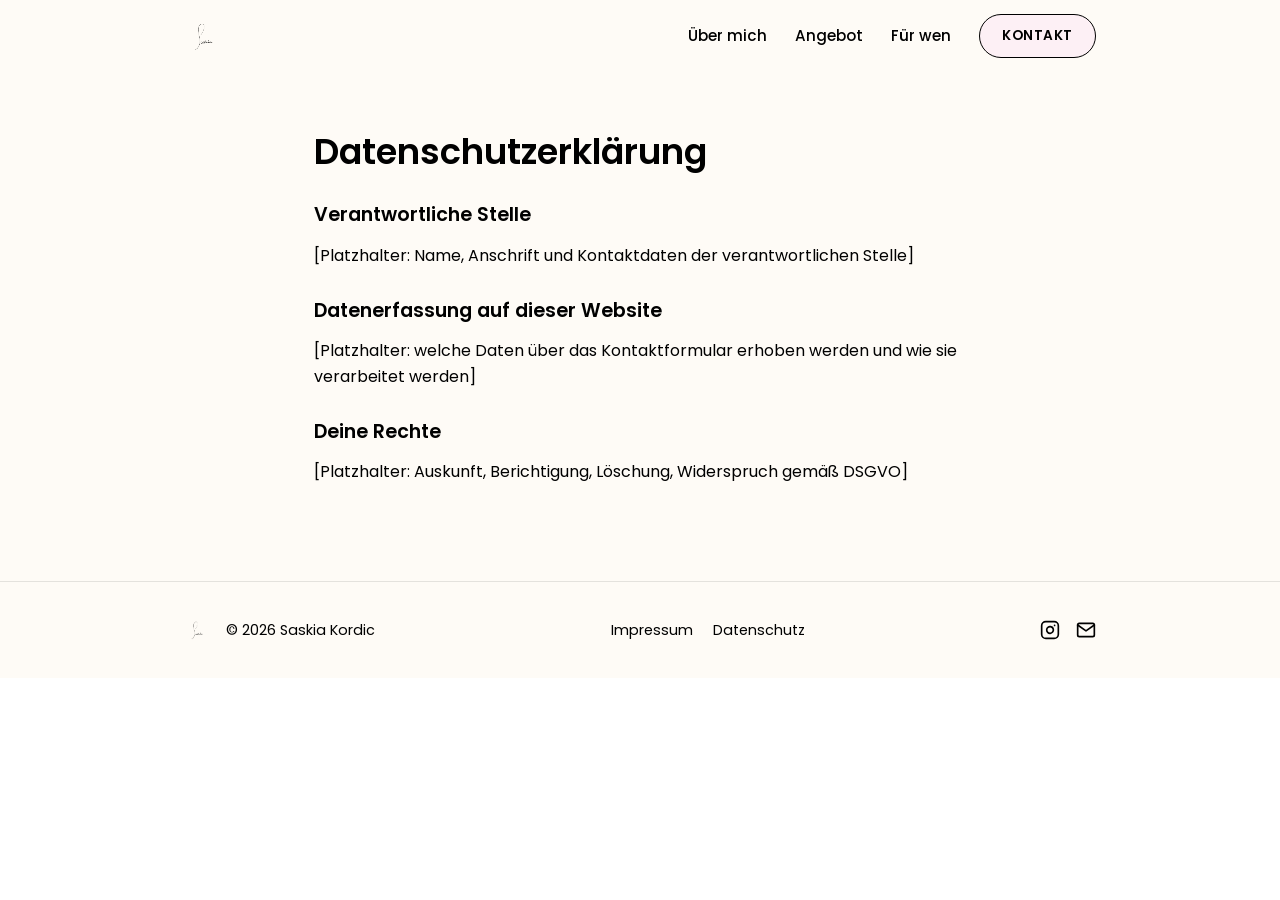
==== datenschutz.html @ cd5d9e8a "updates" ====
<!DOCTYPE html>
<html lang="de">
<head>
  <meta charset="UTF-8">
  <meta name="viewport" content="width=device-width, initial-scale=1.0">
  <title>Datenschutz, Saskia Kordic</title>
  <meta name="robots" content="noindex">
  <link rel="icon" href="assets/images/logo.png">
  <link rel="preconnect" href="https://fonts.googleapis.com">
  <link rel="preconnect" href="https://fonts.gstatic.com" crossorigin>
  <link href="https://fonts.googleapis.com/css2?family=Poppins:wght@400;500;600;700&display=swap" rel="stylesheet">
  <link rel="stylesheet" href="styles/style.css">
</head>
<body>

  <header class="site-header">
    <div class="wrap header-inner">
      <a href="index.html#top" class="logo-link">
        <img src="assets/images/logo.png" alt="Saskia Kordic" class="logo-img">
      </a>
      <div class="header-right">
        <nav class="site-nav">
          <a href="index.html#about">Über mich</a>
          <a href="index.html#offer">Angebot</a>
          <a href="index.html#target-audience">Für wen</a>
        </nav>
        <a href="index.html#contact" class="btn btn-nav">Kontakt</a>
      </div>
    </div>
  </header>

  <main>

    <section class="section legal-page">
      <div class="wrap legal-content">
        <h1>Datenschutzerklärung</h1>
        <!--
          PLACEHOLDER. This is legally required content under the GDPR/DSGVO
          and must be filled in with real, accurate information before this site
          goes live, e.g. what data the contact form actually collects and where
          it's sent once a form backend is connected. Claude cannot write binding
          legal text for you. A generator like e-recht24.de/muster-datenschutzerklaerung
          is a common way to produce a correct one, ideally reviewed by a lawyer.
        -->
        <h2>Verantwortliche Stelle</h2>
        <p>[Platzhalter: Name, Anschrift und Kontaktdaten der verantwortlichen Stelle]</p>

        <h2>Datenerfassung auf dieser Website</h2>
        <p>[Platzhalter: welche Daten über das Kontaktformular erhoben werden und wie sie verarbeitet werden]</p>

        <h2>Deine Rechte</h2>
        <p>[Platzhalter: Auskunft, Berichtigung, Löschung, Widerspruch gemäß DSGVO]</p>
      </div>
    </section>

  </main>

  <footer class="site-footer">
    <div class="wrap footer-inner">
      <div class="footer-brand">
        <img src="assets/images/logo.png" alt="Saskia Kordic" class="logo-img logo-img-small">
        <p>&copy; <span id="year"></span> Saskia Kordic</p>
      </div>

      <nav class="footer-legal">
        <a href="impressum.html">Impressum</a>
        <a href="datenschutz.html">Datenschutz</a>
      </nav>

      <!-- TODO: replace with Saskia's real Instagram URL and email address before launch. -->
      <div class="footer-social">
        <a href="https://instagram.com/" target="_blank" rel="noopener" aria-label="Instagram">
          <svg width="20" height="20" viewBox="0 0 24 24" fill="none" stroke="currentColor" stroke-width="2" stroke-linecap="round" stroke-linejoin="round"><rect x="2" y="2" width="20" height="20" rx="5"></rect><path d="M16 11.37A4 4 0 1 1 12.63 8 4 4 0 0 1 16 11.37z"></path><line x1="17.5" y1="6.5" x2="17.51" y2="6.5"></line></svg>
        </a>
        <a href="mailto:hallo@saskiakordic.de" aria-label="E-Mail">
          <svg width="20" height="20" viewBox="0 0 24 24" fill="none" stroke="currentColor" stroke-width="2" stroke-linecap="round" stroke-linejoin="round"><path d="M4 4h16c1.1 0 2 .9 2 2v12c0 1.1-.9 2-2 2H4c-1.1 0-2-.9-2-2V6c0-1.1.9-2 2-2z"></path><polyline points="22,6 12,13 2,6"></polyline></svg>
        </a>
      </div>
    </div>
  </footer>

  <script src="scripts/main.js"></script>

</body>
</html>
---- styles/style.css ----
:root {
  --porcelain: #FEFBF6;
  --blush: #FDF0F5;
  --rose: #F8C9DB;
  --black: #000000;
  --white: #FFFFFF;

  --font-heading: 'Poppins', sans-serif;
  --font-body: 'Poppins', sans-serif;
}

* {
  box-sizing: border-box;
}

html {
  scroll-behavior: smooth;
}

body {
  margin: 0;
  font-family: var(--font-body);
  font-weight: 400;
  color: var(--black);
  background: var(--white);
  line-height: 1.6;
}

h1, h2, h3 {
  font-family: var(--font-heading);
  font-weight: 600;
  line-height: 1.15;
  margin: 0 0 1rem;
}

p {
  margin: 0 0 1rem;
}

a {
  color: inherit;
}

.wrap {
  max-width: 960px;
  margin: 0 auto;
  padding: 0 24px;
}

/* Header */

.site-header {
  background: var(--porcelain);
  position: sticky;
  top: 0;
  z-index: 10;
}

.header-inner {
  display: flex;
  align-items: center;
  justify-content: space-between;
  gap: 24px;
  padding-top: 12px;
  padding-bottom: 12px;
}

.header-right {
  display: flex;
  align-items: center;
  gap: 28px;
}

.logo-img {
  height: 48px;
  width: auto;
  display: block;
}

.logo-img-small {
  height: 32px;
}

.site-nav {
  display: flex;
  gap: 28px;
}

.site-nav a {
  text-decoration: none;
  font-weight: 500;
  font-size: 0.95rem;
}

.site-nav a:hover {
  text-decoration: underline;
}

/* Buttons */

.btn {
  display: inline-block;
  padding: 14px 28px;
  border-radius: 999px;
  font-weight: 600;
  text-decoration: none;
  border: 1px solid var(--black);
  cursor: pointer;
  font-family: var(--font-body);
  font-size: 0.85rem;
  text-transform: uppercase;
  letter-spacing: 0.04em;
  background: var(--blush);
  color: var(--black);
}

.btn:hover {
  opacity: 0.75;
}

.btn-nav {
  padding: 10px 22px;
  flex-shrink: 0;
}

.btn-outline {
  background: transparent;
  color: var(--black);
  border: 1px solid var(--black);
}

.btn-outline:hover {
  background: var(--black);
  color: var(--white);
  opacity: 1;
}

/* Hero */

.hero {
  display: flex;
  min-height: 640px;
}

.hero-photo {
  flex: 1;
}

.hero-photo img {
  width: 100%;
  height: 100%;
  object-fit: cover;
  display: block;
}

.hero-content {
  flex: 1;
  background: var(--porcelain);
  display: flex;
  flex-direction: column;
  justify-content: center;
  padding: 64px;
}

.hero-content h1 {
  font-size: 2.6rem;
}

.hero-sub {
  font-size: 1.1rem;
  color: rgba(0, 0, 0, 0.72);
  margin-bottom: 32px;
}

.hero-content .btn {
  align-self: flex-start;
}

/* Marquee */

.marquee {
  background: var(--porcelain);
  color: var(--black);
  border-top: 1px solid var(--black);
  border-bottom: 1px solid var(--black);
  overflow: hidden;
  padding: 18px 0;
}

.marquee-track {
  display: flex;
  width: max-content;
  animation: marquee 22s linear infinite;
}

.marquee-track span {
  padding: 0 32px;
  font-weight: 600;
  text-transform: uppercase;
  letter-spacing: 0.06em;
  font-size: 1rem;
  white-space: nowrap;
}

@keyframes marquee {
  from {
    transform: translateX(0);
  }
  to {
    transform: translateX(-50%);
  }
}

.split-image img {
  width: 100%;
  border-radius: 28px;
  object-fit: cover;
  display: block;
  aspect-ratio: 1 / 1;
}

.split-image img.collage-image {
  aspect-ratio: auto;
  width: 100%;
  height: auto;
  border-radius: 0;
  object-fit: contain;
}

/* Sections */

.section {
  padding: 80px 0;
  background: var(--porcelain);
}

.section h2 {
  font-size: 2rem;
  text-align: center;
}

.section-intro {
  text-align: center;
  max-width: 600px;
  margin: 0 auto 40px;
  font-size: 1.05rem;
}

.section-light {
  background: var(--porcelain);
}

.section-lavender {
  background: var(--blush);
}

#about {
  padding-bottom: 0;
}

#about .split-section {
  align-items: flex-end;
}

#about .split-text {
  padding-bottom: 80px;
}

#about .split-image {
  flex: 1.3;
}

.split-section {
  display: flex;
  align-items: center;
  gap: 48px;
}

.split-text {
  flex: 1;
}

.split-text h2 {
  text-align: left;
}

.split-image {
  flex: 1;
  display: flex;
  justify-content: center;
}

.section-band {
  background: var(--porcelain);
  text-align: center;
  position: relative;
  overflow: hidden;
}

.section-band .wrap {
  position: relative;
}

.section-band h2 {
  margin-bottom: 20px;
}

.reasons-grid {
  display: grid;
  grid-template-columns: repeat(3, 1fr);
  gap: 32px;
  margin-top: 40px;
  text-align: left;
}

.reason {
  position: relative;
}

.reason-number {
  display: block;
  font-weight: 700;
  font-size: 5rem;
  line-height: 1;
  color: var(--rose);
  margin-bottom: -20px;
  position: relative;
  z-index: 0;
}

.reason h3 {
  position: relative;
  z-index: 1;
  font-size: 1.1rem;
  margin-bottom: 10px;
}

.reason p {
  font-size: 0.95rem;
  margin-bottom: 0;
}

.quote-mark {
  display: block;
  font-family: var(--font-heading);
  font-size: 6rem;
  line-height: 1;
  color: var(--black);
  opacity: 0.15;
  margin-bottom: -20px;
}

/* Testimonials */

.testimonial-section {
  background: var(--porcelain);
  color: var(--black);
  padding: 100px 0;
  text-align: center;
}

.testimonial-columns {
  display: flex;
  gap: 48px;
  max-width: 800px;
  margin: 40px auto 0;
}

.testimonial-item {
  flex: 1;
  margin: 0;
}

.stars {
  color: var(--rose);
  font-size: 1.1rem;
  letter-spacing: 2px;
  margin-bottom: 12px;
}

.testimonial-item p {
  font-size: 1.1rem;
  font-weight: 500;
  margin-bottom: 12px;
}

.testimonial-item footer {
  font-style: normal;
  color: rgba(0, 0, 0, 0.6);
  font-size: 0.9rem;
}

/* Offer */

.offer-section {
  background: var(--porcelain);
  padding: 80px 0;
}

.offer-section h2 {
  margin-bottom: 40px;
}

.offer-panels {
  display: flex;
}

.offer-photo {
  flex: 1;
}

.offer-photo img {
  width: 100%;
  height: 100%;
  object-fit: cover;
  display: block;
}

.offer-panel {
  flex: 1;
  color: var(--black);
  padding: 56px 48px;
  min-height: 480px;
  display: flex;
  flex-direction: column;
  align-items: center;
  justify-content: center;
  gap: 32px;
  text-align: center;
}

.offer-panel-a {
  background: var(--rose);
}

.offer-panel-b {
  background: var(--blush);
}

.offer-price {
  display: block;
  font-weight: 700;
  font-size: 0.9rem;
  text-transform: uppercase;
  letter-spacing: 0.05em;
  margin-bottom: 12px;
}

.offer-panel h3 {
  font-size: 1.6rem;
}

.offer-panel p {
  color: rgba(0, 0, 0, 0.7);
  margin-bottom: 0;
}

.offer-link {
  display: inline-block;
  color: var(--black);
  text-decoration: none;
  font-weight: 600;
  padding-bottom: 6px;
  border-bottom: 1px solid var(--black);
}

/* CTA */

.cta-section {
  display: flex;
  min-height: 560px;
}

.cta-photo {
  flex: 1;
}

.cta-photo img {
  width: 100%;
  height: 100%;
  object-fit: cover;
  display: block;
}

.cta-panel {
  flex: 1;
  background: var(--black);
  color: var(--white);
  display: flex;
  flex-direction: column;
  justify-content: center;
  padding: 64px;
}

.cta-panel h2 {
  color: var(--white);
  text-align: left;
  font-size: 2.2rem;
}

.cta-panel p {
  color: rgba(255, 255, 255, 0.8);
}

.cta-panel .btn {
  align-self: flex-start;
}

/* Contact */

.contact-section {
  background: var(--porcelain);
  color: var(--black);
  padding: 100px 0;
}

.contact-grid {
  display: flex;
  align-items: flex-start;
  gap: 56px;
}

.contact-text {
  flex: 1;
}

.contact-text h2 {
  text-align: left;
}

.contact-text p {
  color: rgba(0, 0, 0, 0.7);
}

.contact-form-v2 {
  flex: 1;
  display: flex;
  flex-direction: column;
  text-align: left;
}

.contact-form-v2 label {
  font-weight: 600;
  font-size: 0.85rem;
  text-transform: uppercase;
  letter-spacing: 0.03em;
  margin-top: 16px;
  margin-bottom: 6px;
}

.required-tag {
  font-weight: 400;
  text-transform: none;
  opacity: 0.7;
  font-size: 0.8rem;
}

.contact-form-v2 input,
.contact-form-v2 select,
.contact-form-v2 textarea {
  font-family: var(--font-body);
  font-size: 1rem;
  padding: 12px 14px;
  border-radius: 10px;
  border: 1px solid rgba(0, 0, 0, 0.2);
  background: var(--white);
  color: var(--black);
}

.contact-form-v2 button {
  margin-top: 24px;
  align-self: flex-start;
}

.form-note {
  font-size: 0.85rem;
  color: rgba(0, 0, 0, 0.6);
  margin-top: 12px;
  margin-bottom: 0;
}

/* Footer */

.site-footer {
  background: var(--porcelain);
  color: var(--black);
  border-top: 1px solid rgba(0, 0, 0, 0.1);
  padding: 32px 0;
}

.footer-inner {
  display: flex;
  align-items: center;
  justify-content: space-between;
  flex-wrap: wrap;
  gap: 16px;
}

.footer-brand {
  display: flex;
  align-items: center;
  gap: 16px;
}

.footer-brand p {
  margin: 0;
  font-size: 0.9rem;
}

.footer-legal {
  display: flex;
  gap: 20px;
}

.footer-legal a {
  text-decoration: none;
  font-size: 0.9rem;
}

.footer-legal a:hover {
  text-decoration: underline;
}

.footer-social {
  display: flex;
  gap: 16px;
}

.footer-social a {
  display: flex;
  color: var(--black);
}

/* Legal pages */

.legal-page {
  padding-top: 60px;
}

.legal-content {
  max-width: 700px;
}

.legal-content h1 {
  font-size: 2.2rem;
  margin-bottom: 32px;
}

.legal-content h2 {
  font-size: 1.2rem;
  text-align: left;
  margin-top: 32px;
}

/* Responsive */

@media (max-width: 700px) {
  .hero {
    flex-direction: column;
    min-height: 0;
  }

  .hero-photo {
    min-height: 360px;
  }

  .hero-content {
    padding: 40px 24px;
  }

  .hero-content h1 {
    font-size: 2rem;
  }

  .header-inner {
    flex-wrap: wrap;
    row-gap: 10px;
  }

  .header-right {
    flex-wrap: wrap;
    justify-content: center;
    width: 100%;
  }

  .site-nav {
    order: 2;
    width: 100%;
    justify-content: center;
  }

  .section {
    padding: 56px 0;
  }

  .split-section {
    flex-direction: column;
    gap: 32px;
  }

  .split-text {
    order: 1;
  }

  .split-image {
    order: 2;
    max-width: 320px;
    margin: 0 auto;
  }

  .split-text h2 {
    text-align: center;
  }

  .quote-mark {
    font-size: 4rem;
  }

  .reasons-grid {
    grid-template-columns: 1fr;
    gap: 28px;
  }

  .testimonial-columns {
    flex-direction: column;
    gap: 32px;
  }

  .offer-panels {
    flex-direction: column;
  }

  .offer-photo {
    min-height: 280px;
  }

  .offer-panel {
    min-height: 0;
    padding: 48px 24px;
  }

  .cta-section {
    flex-direction: column;
    min-height: 0;
  }

  .cta-photo {
    min-height: 280px;
  }

  .cta-panel {
    padding: 40px 24px;
    text-align: left;
  }

  .cta-panel h2 {
    font-size: 1.8rem;
  }

  .contact-grid {
    flex-direction: column;
    gap: 32px;
  }

  .site-nav {
    gap: 16px;
  }

  .site-nav a {
    font-size: 0.85rem;
  }
}
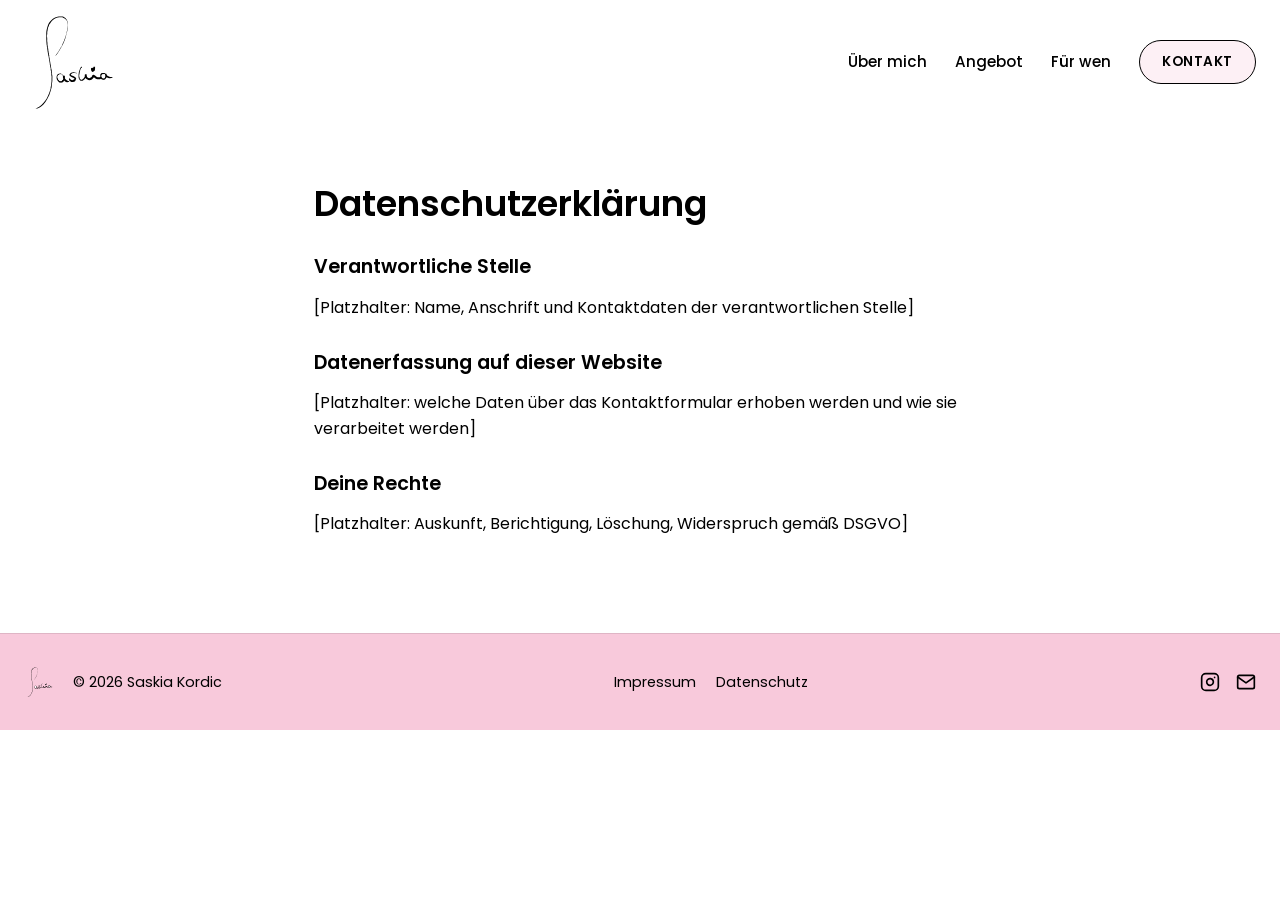
==== commit 90948fa8: "updates" ====
--- a/datenschutz.html
+++ b/datenschutz.html
@@ -5,7 +5,7 @@
   <meta name="viewport" content="width=device-width, initial-scale=1.0">
   <title>Datenschutz, Saskia Kordic</title>
   <meta name="robots" content="noindex">
-  <link rel="icon" href="assets/images/logo.png">
+  <link rel="icon" href="assets/images/logo.svg">
   <link rel="preconnect" href="https://fonts.googleapis.com">
   <link rel="preconnect" href="https://fonts.gstatic.com" crossorigin>
   <link href="https://fonts.googleapis.com/css2?family=Poppins:wght@400;500;600;700&display=swap" rel="stylesheet">
@@ -16,7 +16,7 @@
   <header class="site-header">
     <div class="wrap header-inner">
       <a href="index.html#top" class="logo-link">
-        <img src="assets/images/logo.png" alt="Saskia Kordic" class="logo-img">
+        <img src="assets/images/logo.svg" alt="Saskia Kordic" class="logo-img">
       </a>
       <div class="header-right">
         <nav class="site-nav">
@@ -58,7 +58,7 @@
   <footer class="site-footer">
     <div class="wrap footer-inner">
       <div class="footer-brand">
-        <img src="assets/images/logo.png" alt="Saskia Kordic" class="logo-img logo-img-small">
+        <img src="assets/images/logo.svg" alt="Saskia Kordic" class="logo-img logo-img-small">
         <p>&copy; <span id="year"></span> Saskia Kordic</p>
       </div>
 
--- a/styles/style.css
+++ b/styles/style.css
@@ -1,10 +1,11 @@
 :root {
-  --porcelain: #FEFBF6;
+  --porcelain: #f7f7f7;
   --blush: #FDF0F5;
   --rose: #F8C9DB;
   --black: #000000;
   --white: #FFFFFF;
-
+  --dark: #240511;
+--greige: #F3F2EE;
   --font-heading: 'Poppins', sans-serif;
   --font-body: 'Poppins', sans-serif;
 }
@@ -32,6 +33,9 @@
   line-height: 1.15;
   margin: 0 0 1rem;
 }
+h2 {
+  font-size: 30px;
+}
 
 p {
   margin: 0 0 1rem;
@@ -42,7 +46,7 @@
 }
 
 .wrap {
-  max-width: 960px;
+  max-width: 1300px;
   margin: 0 auto;
   padding: 0 24px;
 }
@@ -50,7 +54,7 @@
 /* Header */
 
 .site-header {
-  background: var(--porcelain);
+background-color: var(--white);
   position: sticky;
   top: 0;
   z-index: 10;
@@ -72,7 +76,7 @@
 }
 
 .logo-img {
-  height: 48px;
+  height: 100px;
   width: auto;
   display: block;
 }
@@ -155,7 +159,7 @@
 
 .hero-content {
   flex: 1;
-  background: var(--porcelain);
+
   display: flex;
   flex-direction: column;
   justify-content: center;
@@ -179,7 +183,7 @@
 /* Marquee */
 
 .marquee {
-  background: var(--porcelain);
+background-color: var(--blush);
   color: var(--black);
   border-top: 1px solid var(--black);
   border-bottom: 1px solid var(--black);
@@ -231,12 +235,16 @@
 
 .section {
   padding: 80px 0;
-  background: var(--porcelain);
+  background: var(--white);
 }
 
 .section h2 {
   font-size: 2rem;
-  text-align: center;
+  text-align: left;
+}
+
+.section h2.border {
+  border-bottom: 1px solid #000;
 }
 
 .section-intro {
@@ -291,7 +299,7 @@
 }
 
 .section-band {
-  background: var(--porcelain);
+
   text-align: center;
   position: relative;
   overflow: hidden;
@@ -350,10 +358,46 @@
   margin-bottom: -20px;
 }
 
+/* Mission */
+
+.mission-section {
+  padding: 100px 0;
+  text-align: center;
+}
+
+.mission-label {
+  display: block;
+  font-size: 0.85rem;
+  font-weight: 600;
+  text-transform: uppercase;
+  letter-spacing: 0.1em;
+  color: rgba(0, 0, 0, 0.6);
+  margin-bottom: 24px;
+}
+
+.mission-quote {
+  font-size: 2rem;
+  font-weight: 600;
+  line-height: 1.35;
+  max-width: 780px;
+  margin: 0 auto 32px;
+}
+
+.mission-link {
+  display: inline-block;
+  font-weight: 600;
+  font-size: 0.85rem;
+  text-transform: uppercase;
+  letter-spacing: 0.04em;
+  text-decoration: none;
+  border-bottom: 1px solid var(--black);
+  padding-bottom: 4px;
+}
+
 /* Testimonials */
 
 .testimonial-section {
-  background: var(--porcelain);
+
   color: var(--black);
   padding: 100px 0;
   text-align: center;
@@ -393,7 +437,7 @@
 /* Offer */
 
 .offer-section {
-  background: var(--porcelain);
+
   padding: 80px 0;
 }
 
@@ -509,7 +553,7 @@
 /* Contact */
 
 .contact-section {
-  background: var(--porcelain);
+background-color:  var(--porcelain);
   color: var(--black);
   padding: 100px 0;
 }
@@ -582,7 +626,7 @@
 /* Footer */
 
 .site-footer {
-  background: var(--porcelain);
+  background: var(--rose);
   color: var(--black);
   border-top: 1px solid rgba(0, 0, 0, 0.1);
   padding: 32px 0;
@@ -716,6 +760,14 @@
     font-size: 4rem;
   }
 
+  .mission-section {
+    padding: 64px 0;
+  }
+
+  .mission-quote {
+    font-size: 1.4rem;
+  }
+
   .reasons-grid {
     grid-template-columns: 1fr;
     gap: 28px;
